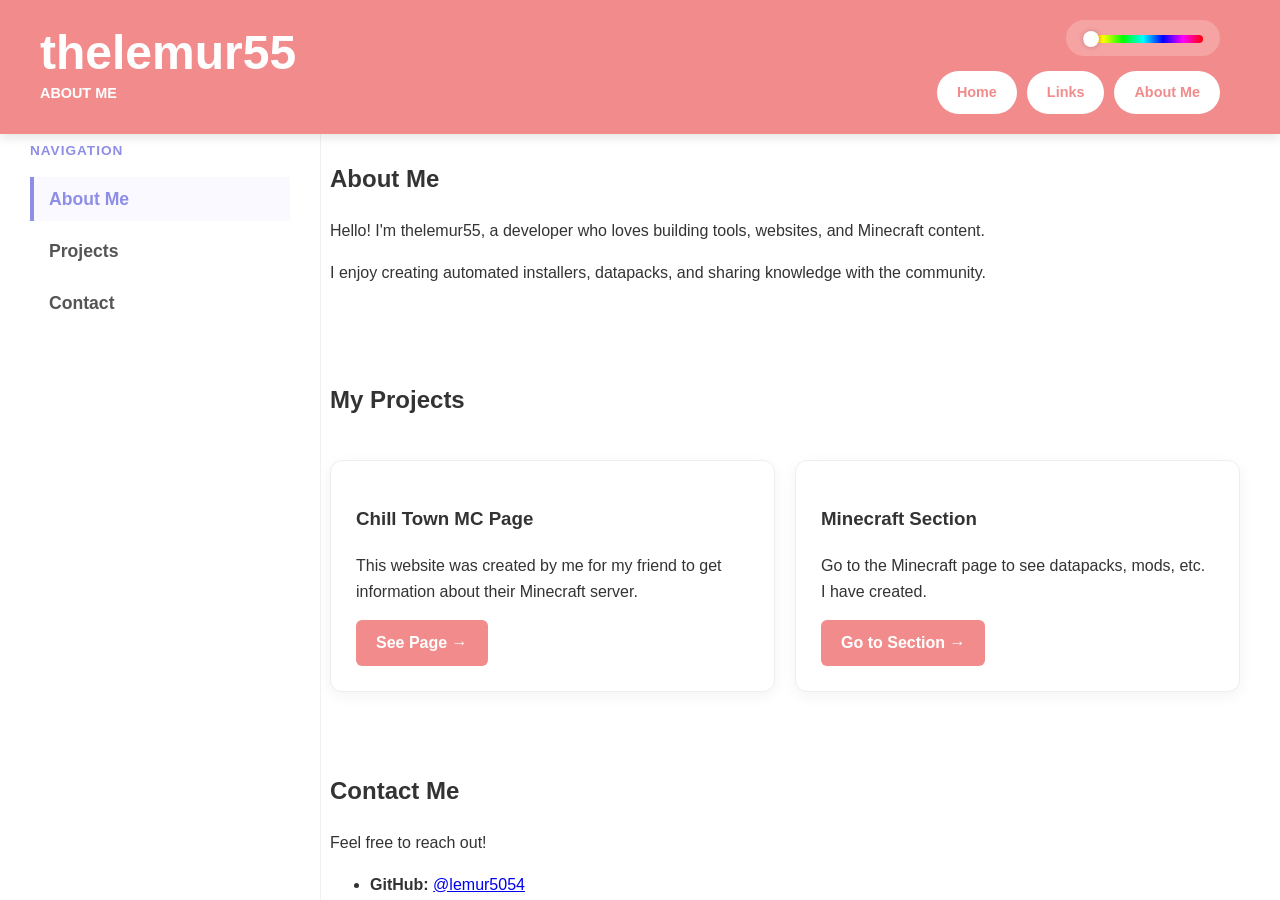
==== about_me.html @ 13bcb7dd "Add files via upload" ====
<!DOCTYPE html>
<html lang="en">
<head>
    <meta charset="UTF-8">
    <meta name="viewport" content="width=device-width, initial-scale=1.0">
    <title>About Me - thelemur55</title>
    <link rel="apple-touch-icon" sizes="180x180" href="database/webpage_icon/apple-touch-icon.png">
    <link rel="icon" type="image/png" sizes="32x32" href="database/webpage_icon/favicon-32x32.png">
    <link rel="icon" type="image/png" sizes="16x16" href="database/webpage_icon/favicon-16x16.png">
    <link rel="manifest" href="database/webpage_icon/site.webmanifest">
    <link rel="stylesheet" href="style.css">
</head>
<body>

<!-- TOP BANNER -->
<div class="top-banner">
    <header class="main-header">
        <div class="header-content">
            <div class="header-text">
                <h1>thelemur55</h1>
                <p class="subtitle">About Me</p>
            </div>
            <nav class="banner-nav">
                <!-- Color Slider -->
                <div class="color-picker-container">
                    <input type="range" min="0" max="360" value="0" class="hue-slider" id="hueSlider">
                </div>

                <!-- Navigation Buttons -->
                <div class="nav-buttons-row">
                    <a href="index.html" class="banner-btn">Home</a>
                    <a href="links.html" class="banner-btn">Links</a>
                    <a href="about_me.html" class="banner-btn">About Me</a>
                </div>
            </nav>
        </div>
    </header>
</div>

<!-- MAIN LAYOUT WRAPPER -->
<div class="main-wrapper">
    
    <!-- SIDEBAR --> 
    <aside class="sidebar">
        <nav class="sidebar-menu">
            <p class="menu-title-bold">Navigation</p>
            <ul>
                <li><a href="#about-me" class="nav-link">About Me</a></li>
                <li><a href="#projects" class="nav-link">Projects</a></li>
                <li><a href="#contact" class="nav-link">Contact</a></li>
            </ul>
        </nav>
    </aside>

    <!-- MAIN CONTENT AREA -->
    <main class="content">

        <!-- About Me Section -->
        <section id="about-me">
            <h2>About Me</h2>
            <p>Hello! I'm thelemur55, a developer who loves building tools, websites, and Minecraft content.</p>
            <p>I enjoy creating automated installers, datapacks, and sharing knowledge with the community.</p>
        </section>

        <!-- Projects Section -->
        <section id="projects" class="projects-container">
            <h2>My Projects</h2>
            
            <div class="project-card">
                <div class="project-info">
                    <h3>Chill Town MC Page</h3>
                    <p>This website was created by me for my friend to get information about their Minecraft server.</p>
                    <a href="https://neocities.org" target="_blank" class="project-link">See Page →</a>
                </div>
            </div>
            
            <div class="project-card">
                <div class="project-info">
                    <h3>Minecraft Section</h3>
                    <p>Go to the Minecraft page to see datapacks, mods, etc. I have created.</p>
                    <a href="minecraft.html" class="project-link">Go to Section →</a>
                </div>
            </div>
        </section>

        <!-- Contact Section -->
        <section id="contact">
            <h2>Contact Me</h2>
            <p>Feel free to reach out!</p>
            <ul>
                <li><strong>GitHub:</strong> <a href="https://github.com/lemur5054" target="_blank">@lemur5054</a></li>
                <li><strong>Email:</strong> lemur@example.com</li>
            </ul>
        </section>

    </main>
</div>

<script src="script.js"></script>

</body>
</html>
---- style.css ----
/* ========================================
   🎨 ROOT VARIABLES
   ======================================== */
:root {
    /* Default hue (0 = red/pink). Updated by JS slider. */
    --main-hue: 0;
    --accent-color: hsl(var(--main-hue), 80%, 75%);
    --accent-dark: #333;
}

/* ========================================
   🌐 GLOBAL STYLES
   ======================================== */
html {
    scroll-behavior: smooth;
}

body {
    background-color: #ffffff;
    color: #333;
    font-family: 'Segoe UI', Tahoma, Geneva, Verdana, sans-serif;
    margin: 0;
    padding: 0;
    line-height: 1.6;
}

/* ========================================
   🏷️ TOP BANNER & HEADER
   ======================================== */
.top-banner {
    width: 100%;
    background-color: var(--accent-color);
    padding: 20px 0;
    box-shadow: 0 4px 10px rgba(0, 0, 0, 0.1);
    position: fixed;
    top: 0;
    left: 0;
    z-index: 1000;
    transition: transform 0.4s cubic-bezier(0.4, 0, 0.2, 1), background-color 0.1s ease;
    will-change: transform;
}

.header-content {
    width: 100%;
    padding: 0 40px;
    display: flex;
    justify-content: space-between;
    align-items: center;
}

.header-text h1 {
    font-size: 3em;
    margin: 0;
    line-height: 1;
    color: white;
}

.subtitle {
    font-size: 0.9em;
    margin: 5px 0 0 0;
    font-weight: bold;
    text-transform: uppercase;
    color: white;
}

/* ========================================
   🎨 COLOR SLIDER
   ======================================== */
.color-picker-container {
    margin: 0;
    padding: 5px 15px;
    background: rgba(255, 255, 255, 0.2);
    border-radius: 20px;
}

.hue-slider {
    -webkit-appearance: none;
    width: 120px;
    height: 8px;
    border-radius: 5px;
    background: linear-gradient(to right, red, yellow, lime, cyan, blue, magenta, red);
    cursor: pointer;
    outline: none;
}

.hue-slider::-webkit-slider-thumb {
    -webkit-appearance: none;
    width: 16px;
    height: 16px;
    border-radius: 50%;
    background: white;
    box-shadow: 0 0 5px rgba(0, 0, 0, 0.2);
    cursor: pointer;
}

/* ========================================
   🔘 NAVIGATION BUTTONS
   ======================================== */
.banner-nav {
    display: flex;
    flex-direction: column;
    align-items: flex-end;
    gap: 15px;
    margin-right: 100px;
}

.nav-buttons-row {
    display: flex;
    gap: 10px;
}

.banner-btn {
    display: inline-block;
    text-decoration: none;
    background: white;
    color: var(--accent-color);
    padding: 10px 20px;
    border-radius: 25px;
    font-weight: bold;
    font-size: 0.9em;
    transition: 0.2s ease;
    border: none;
    cursor: pointer;
}

.banner-btn:hover {
    background: var(--accent-dark);
    color: white;
    transform: translateY(-2px);
}

/* ========================================
   📐 MAIN LAYOUT
   ======================================== */
.main-wrapper {
    display: flex;
    width: 100%;
    max-width: none;
    margin: 0 auto;
    padding-top: 100px;
}

.sidebar {
    width: 250px;
    padding: 40px 20px;
    border-right: 1px solid #eee;
    background: white;
    overflow-y: auto;
    position: fixed;
    top: 100px;
    left: 0;
    height: calc(100vh - 100px);
    z-index: 999;
    transition: transform 0.4s cubic-bezier(0.4, 0, 0.2, 1);
    will-change: transform;
}

.content {
    flex: 1;
    padding: 0 40px;
    margin-left: 290px;
    height: calc(100vh - 100px);
    overflow-y: auto;
}

/* ========================================
   📋 SIDEBAR MENU STYLES
   ======================================== */
/* ========================================
   📋 SIDEBAR MENU STYLES (Modern Look)
   ======================================== */
.sidebar {
    width: 260px; /* Slightly wider for better readability */
    padding: 40px 30px;
    border-right: 1px solid #f0f0f0;
    background: #ffffff;
    overflow-y: auto;
    position: fixed;
    top: 100px;
    left: 0;
    height: calc(100vh - 100px);
    z-index: 999;
}

.sidebar-menu ul {
    list-style: none;
    padding: 0;
    margin: 0 0 30px 0; /* Space between sections */
}

.sidebar-menu li {
    margin-bottom: 8px;
}

/* Section Titles (HOME, QUICK ACCESS) */
.menu-title-bold {
    font-weight: 800;
    text-transform: uppercase;
    font-size: 0.85em;
    color: #8e8ee6; /* Light Purple/Blue from your image */
    letter-spacing: 1px;
    margin: 0 0 15px 0;
    padding-left: 0;
}

/* Links (Welcome, Minecraft Section) */
.sidebar-menu a,
.nav-link {
    text-decoration: none;
    color: #555;
    font-weight: 600;
    font-size: 1.1em;
    display: block;
    padding: 8px 0 8px 15px; /* Left padding creates space for the bar */
    transition: all 0.2s ease;
    border-left: 4px solid transparent; /* Hidden bar by default */
}

/* Hover State */
.sidebar-menu a:hover,
.nav-link:hover {
    color: #8e8ee6;
    background-color: #f9f9ff;
}

/* ACTIVE State (The Vertical Bar) */
.sidebar-menu a.active,
.nav-link.active {
    color: #8e8ee6; /* Matches the title color */
    border-left: 4px solid #8e8ee6; /* The visible vertical bar */
    background-color: #f9f9ff;
    font-weight: 700;
}

/* Separator Line (Optional, if you want lines between sections) */
.sidebar-menu hr {
    border: 0;
    border-top: 1px solid #eee;
    margin: 20px 0;
}

/* ========================================
   📄 CONTENT SECTIONS
   ======================================== */
section {
    min-height: auto; /* Fixed: was 80vh causing huge gaps */
    padding-top: 40px;
    padding-bottom: 40px;
}

.content-group {
    width: 100%;
}

/* ========================================
   🗂️ PROJECT CONTAINER & CARDS
   ======================================== */
.projects-container {
    display: flex;
    flex-wrap: wrap;
    gap: 20px;
    padding: 20px 0;
    align-items: stretch;
}

.projects-container h2 {
    width: 100%;
    margin-bottom: 20px;
    color: #333;
}

.project-card {
    flex: 1 1 calc(45% - 20px);
    min-width: 300px;
    box-sizing: border-box;
    background: white;
    border: 1px solid #eee;
    border-radius: 12px;
    padding: 25px;
    box-shadow: 0 4px 15px rgba(0, 0, 0, 0.05);
    display: flex;
    flex-direction: column;
    justify-content: space-between;
    overflow: hidden;
    transition: transform 0.3s ease, box-shadow 0.3s ease, border-color 0.3s ease;
    cursor: default;
}

.project-card:hover {
    transform: translateY(-10px);
    box-shadow: 0 10px 30px rgba(0, 0, 0, 0.15);
    border-color: var(--accent-color);
}

.project-card:active {
    transform: translateY(-2px) scale(0.98);
    transition: 0.1s;
}

.project-info {
    text-align: left;
    margin: 0;
    padding: 0;
    width: 100%;
    flex-grow: 1;
}

/* ========================================
   🔗 BUTTONS & LINKS
   ======================================== */
.project-link,
.project-d-link,
.copy-btn {
    align-self: flex-start;
    background: var(--accent-color);
    color: white;
    padding: 10px 20px;
    border-radius: 6px;
    text-decoration: none;
    margin-top: auto;
    font-weight: bold;
    transition: 0.2s ease;
    border: none;
    display: inline-block;
}

.project-link:hover,
.project-d-link:hover,
.copy-btn:hover {
    transform: translateY(-3px) scale(1.05);
    filter: brightness(1.2);
    box-shadow: 0 4px 15px var(--accent-color);
}

/* ========================================
   💬 CHAT WINDOW STYLES
   ======================================== */
#chat-window {
    background: #fdfdfd;
    border: 1px solid #eee;
    border-radius: 12px;
    display: flex;
    flex-direction: column;
    height: 500px;
    max-width: 600px;
    margin: 20px 0;
}

#messages-display {
    flex: 1;
    padding: 20px;
    overflow-y: auto;
    display: flex;
    flex-direction: column;
    gap: 10px;
}

.message {
    max-width: 70%;
    padding: 10px 15px;
    border-radius: 18px;
    font-size: 0.9em;
    line-height: 1.4;
}

.sent {
    align-self: flex-end;
    background-color: var(--accent-color);
    color: white;
    border-bottom-right-radius: 4px;
}

#chat-form {
    padding: 15px;
    border-top: 1px solid #eee;
    display: flex;
    gap: 10px;
}

#message-input {
    flex: 1;
    border: 1px solid #ddd;
    padding: 10px 15px;
    border-radius: 20px;
    outline: none;
    font-size: 0.95em;
}

/* ========================================
   🧩 DATAPACK / PLUGIN STYLES
   ======================================== */
.plugin-header {
    font-size: 1.5em;
    font-weight: bold;
    margin-bottom: 20px;
    color: #333;
    border-bottom: 2px solid var(--accent-color);
    padding-bottom: 10px;
    transition: border-color 0.1s ease;
}

.datapack-item {
    margin-bottom: 20px;
    padding-bottom: 20px;
    border-bottom: 1px solid #f0f0f0;
}

.datapack-name {
    font-weight: bold;
    font-size: 1.1em;
    margin-bottom: 8px;
    color: #333;
}

.datapack-desc {
    color: #666;
    line-height: 1.6;
}

code {
    background: #f4f4f4;
    padding: 2px 6px;
    border-radius: 4px;
    font-family: 'Courier New', monospace;
    font-size: 0.9em;
}

/* ========================================
   ➖ UTILITIES
   ======================================== */
hr {
    border: 0;
    border-top: 1px solid #eee;
    margin: 20px 0;
}

/* ========================================
   📱 RESPONSIVE ADJUSTMENTS
   ======================================== */
@media (max-width: 1024px) {
    .sidebar {
        position: static;
        height: auto;
        width: 100%;
        border-right: none;
        border-bottom: 1px solid #eee;
    }

    .content {
        margin-left: 0;
        height: auto;
        padding: 20px;
    }

    .header-content {
        flex-direction: column;
        gap: 15px;
        padding: 0 20px;
    }

    .banner-nav {
        margin-right: 0;
        align-items: center;
    }

    .project-card {
        flex: 1 1 100%;
    }
}

@media (max-width: 600px) {
    .header-text h1 {
        font-size: 2em;
    }

    .banner-btn {
        font-size: 0.85em;
        padding: 8px 16px;
    }

    .hue-slider {
        width: 100px;
    }
}
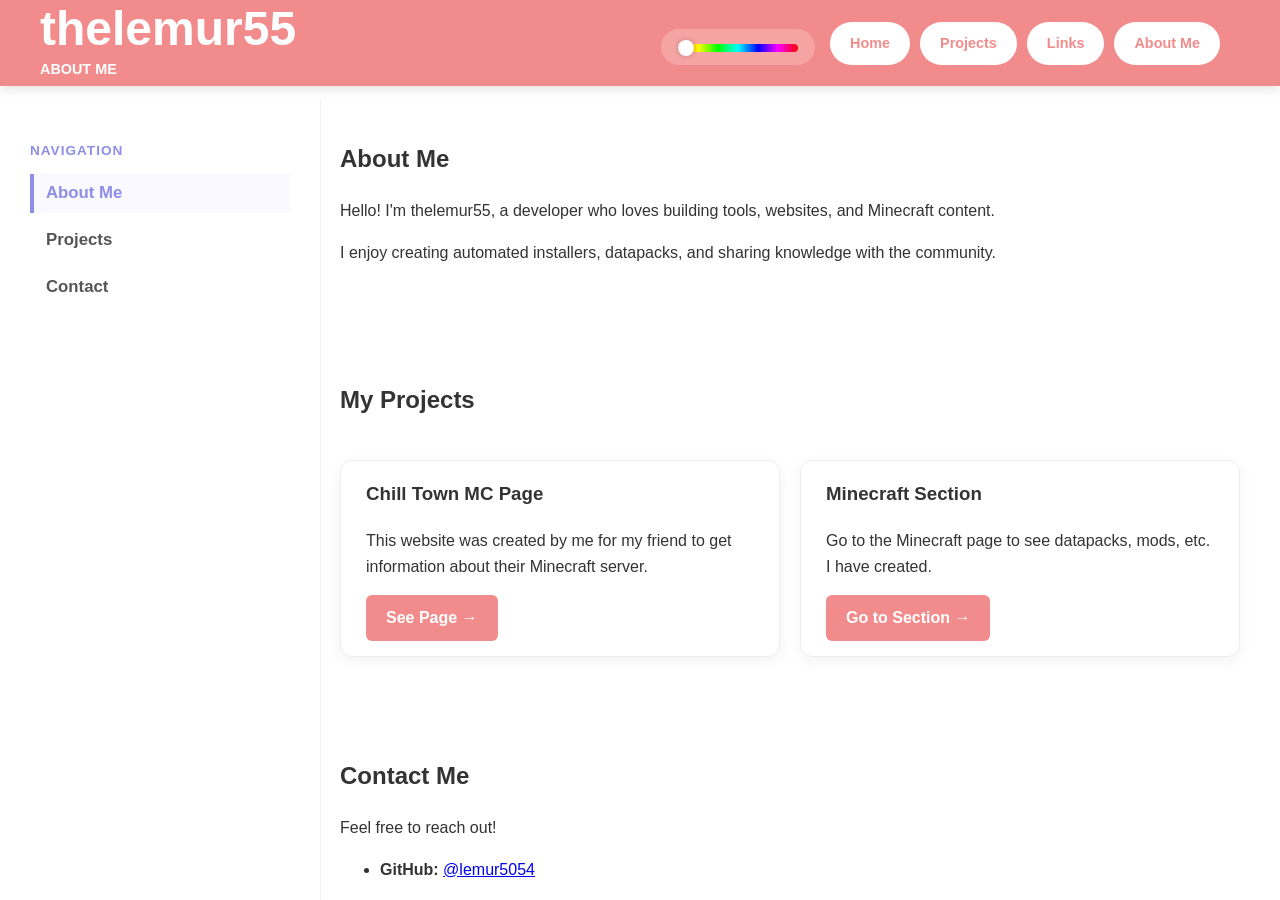
==== commit bb1259e8: "Update about_me.html" ====
--- a/about_me.html
+++ b/about_me.html
@@ -29,6 +29,7 @@
                 <!-- Navigation Buttons -->
                 <div class="nav-buttons-row">
                     <a href="index.html" class="banner-btn">Home</a>
+                    <a href="projects.html" class="banner-btn">Projects</a>
                     <a href="links.html" class="banner-btn">Links</a>
                     <a href="about_me.html" class="banner-btn">About Me</a>
                 </div>
@@ -99,4 +100,4 @@
 <script src="script.js"></script>
 
 </body>
-</html>+</html>
--- a/style.css
+++ b/style.css
@@ -2,7 +2,6 @@
    🎨 ROOT VARIABLES
    ======================================== */
 :root {
-    /* Default hue (0 = red/pink). Updated by JS slider. */
     --main-hue: 0;
     --accent-color: hsl(var(--main-hue), 80%, 75%);
     --accent-dark: #333;
@@ -30,14 +29,13 @@
 .top-banner {
     width: 100%;
     background-color: var(--accent-color);
-    padding: 20px 0;
+    padding: 5px 0;
     box-shadow: 0 4px 10px rgba(0, 0, 0, 0.1);
     position: fixed;
     top: 0;
     left: 0;
     z-index: 1000;
-    transition: transform 0.4s cubic-bezier(0.4, 0, 0.2, 1), background-color 0.1s ease;
-    will-change: transform;
+    transition: background-color 0.1s ease;
 }
 
 .header-content {
@@ -98,7 +96,7 @@
    ======================================== */
 .banner-nav {
     display: flex;
-    flex-direction: column;
+    flex-direction: row;
     align-items: flex-end;
     gap: 15px;
     margin-right: 100px;
@@ -135,42 +133,12 @@
 .main-wrapper {
     display: flex;
     width: 100%;
-    max-width: none;
     margin: 0 auto;
-    padding-top: 100px;
+    padding-top: 80px;
 }
 
 .sidebar {
-    width: 250px;
-    padding: 40px 20px;
-    border-right: 1px solid #eee;
-    background: white;
-    overflow-y: auto;
-    position: fixed;
-    top: 100px;
-    left: 0;
-    height: calc(100vh - 100px);
-    z-index: 999;
-    transition: transform 0.4s cubic-bezier(0.4, 0, 0.2, 1);
-    will-change: transform;
-}
-
-.content {
-    flex: 1;
-    padding: 0 40px;
-    margin-left: 290px;
-    height: calc(100vh - 100px);
-    overflow-y: auto;
-}
-
-/* ========================================
-   📋 SIDEBAR MENU STYLES
-   ======================================== */
-/* ========================================
-   📋 SIDEBAR MENU STYLES (Modern Look)
-   ======================================== */
-.sidebar {
-    width: 260px; /* Slightly wider for better readability */
+    width: 260px;
     padding: 40px 30px;
     border-right: 1px solid #f0f0f0;
     background: #ffffff;
@@ -182,74 +150,68 @@
     z-index: 999;
 }
 
+.content {
+    flex: 1;
+    padding: 0 40px;
+    margin-left: 300px;
+    height: calc(100vh - 100px);
+    overflow-y: auto;
+}
+
+/* ========================================
+   📋 SIDEBAR MENU (MODERN LOOK)
+   ======================================== */
 .sidebar-menu ul {
     list-style: none;
     padding: 0;
-    margin: 0 0 30px 0; /* Space between sections */
+    margin: 0 0 25px 0;
 }
 
 .sidebar-menu li {
     margin-bottom: 8px;
 }
 
-/* Section Titles (HOME, QUICK ACCESS) */
 .menu-title-bold {
     font-weight: 800;
     text-transform: uppercase;
     font-size: 0.85em;
-    color: #8e8ee6; /* Light Purple/Blue from your image */
+    color: #8e8ee6;
     letter-spacing: 1px;
-    margin: 0 0 15px 0;
-    padding-left: 0;
-}
-
-/* Links (Welcome, Minecraft Section) */
+    margin: 0 0 12px 0;
+}
+
 .sidebar-menu a,
 .nav-link {
     text-decoration: none;
     color: #555;
     font-weight: 600;
-    font-size: 1.1em;
+    font-size: 1.05em;
     display: block;
-    padding: 8px 0 8px 15px; /* Left padding creates space for the bar */
+    padding: 6px 0 6px 12px;
     transition: all 0.2s ease;
-    border-left: 4px solid transparent; /* Hidden bar by default */
-}
-
-/* Hover State */
+    border-left: 4px solid transparent;
+}
+
 .sidebar-menu a:hover,
 .nav-link:hover {
     color: #8e8ee6;
     background-color: #f9f9ff;
 }
 
-/* ACTIVE State (The Vertical Bar) */
 .sidebar-menu a.active,
 .nav-link.active {
-    color: #8e8ee6; /* Matches the title color */
-    border-left: 4px solid #8e8ee6; /* The visible vertical bar */
+    color: #8e8ee6;
+    border-left: 4px solid #8e8ee6;
     background-color: #f9f9ff;
     font-weight: 700;
 }
 
-/* Separator Line (Optional, if you want lines between sections) */
-.sidebar-menu hr {
-    border: 0;
-    border-top: 1px solid #eee;
-    margin: 20px 0;
-}
-
 /* ========================================
    📄 CONTENT SECTIONS
    ======================================== */
 section {
-    min-height: auto; /* Fixed: was 80vh causing huge gaps */
-    padding-top: 40px;
-    padding-bottom: 40px;
-}
-
-.content-group {
-    width: 100%;
+    min-height: auto;
+    padding: 40px 0;
 }
 
 /* ========================================
@@ -258,8 +220,7 @@
 .projects-container {
     display: flex;
     flex-wrap: wrap;
-    gap: 20px;
-    padding: 20px 0;
+    gap: 20px;  
     align-items: stretch;
 }
 
@@ -276,7 +237,7 @@
     background: white;
     border: 1px solid #eee;
     border-radius: 12px;
-    padding: 25px;
+    padding: 0px 25px 0px 25px;
     box-shadow: 0 4px 15px rgba(0, 0, 0, 0.05);
     display: flex;
     flex-direction: column;
@@ -298,18 +259,15 @@
 }
 
 .project-info {
-    text-align: left;
-    margin: 0;
-    padding: 0;
-    width: 100%;
     flex-grow: 1;
+    margin-bottom: 15px;
 }
 
 /* ========================================
    🔗 BUTTONS & LINKS
    ======================================== */
 .project-link,
-.project-d-link,
+
 .copy-btn {
     align-self: flex-start;
     background: var(--accent-color);
@@ -317,7 +275,6 @@
     padding: 10px 20px;
     border-radius: 6px;
     text-decoration: none;
-    margin-top: auto;
     font-weight: bold;
     transition: 0.2s ease;
     border: none;
@@ -325,7 +282,7 @@
 }
 
 .project-link:hover,
-.project-d-link:hover,
+
 .copy-btn:hover {
     transform: translateY(-3px) scale(1.05);
     filter: brightness(1.2);
@@ -333,7 +290,7 @@
 }
 
 /* ========================================
-   💬 CHAT WINDOW STYLES
+   💬 CHAT WINDOW (Optional)
    ======================================== */
 #chat-window {
     background: #fdfdfd;
@@ -396,7 +353,6 @@
     color: #333;
     border-bottom: 2px solid var(--accent-color);
     padding-bottom: 10px;
-    transition: border-color 0.1s ease;
 }
 
 .datapack-item {
@@ -445,40 +401,38 @@
         border-right: none;
         border-bottom: 1px solid #eee;
     }
-
     .content {
         margin-left: 0;
         height: auto;
         padding: 20px;
     }
-
     .header-content {
         flex-direction: column;
         gap: 15px;
         padding: 0 20px;
     }
-
     .banner-nav {
         margin-right: 0;
         align-items: center;
     }
-
     .project-card {
         flex: 1 1 100%;
     }
 }
 
 @media (max-width: 600px) {
-    .header-text h1 {
-        font-size: 2em;
-    }
-
-    .banner-btn {
-        font-size: 0.85em;
-        padding: 8px 16px;
-    }
-
-    .hue-slider {
-        width: 100px;
-    }
-}+    .header-text h1 { font-size: 2em; }
+    .banner-btn { font-size: 0.85em; padding: 8px 16px; }
+    .hue-slider { width: 100px; }
+}
+
+
+.h2u {
+    border-bottom: 2px solid var(--accent-color); /* Thickness, style, and color */
+    padding-bottom: 10px; /* Space between the text and the line */
+}
+
+.small-text {
+    font-size: 13px; /* Reduced from the default 16px */
+}
+
